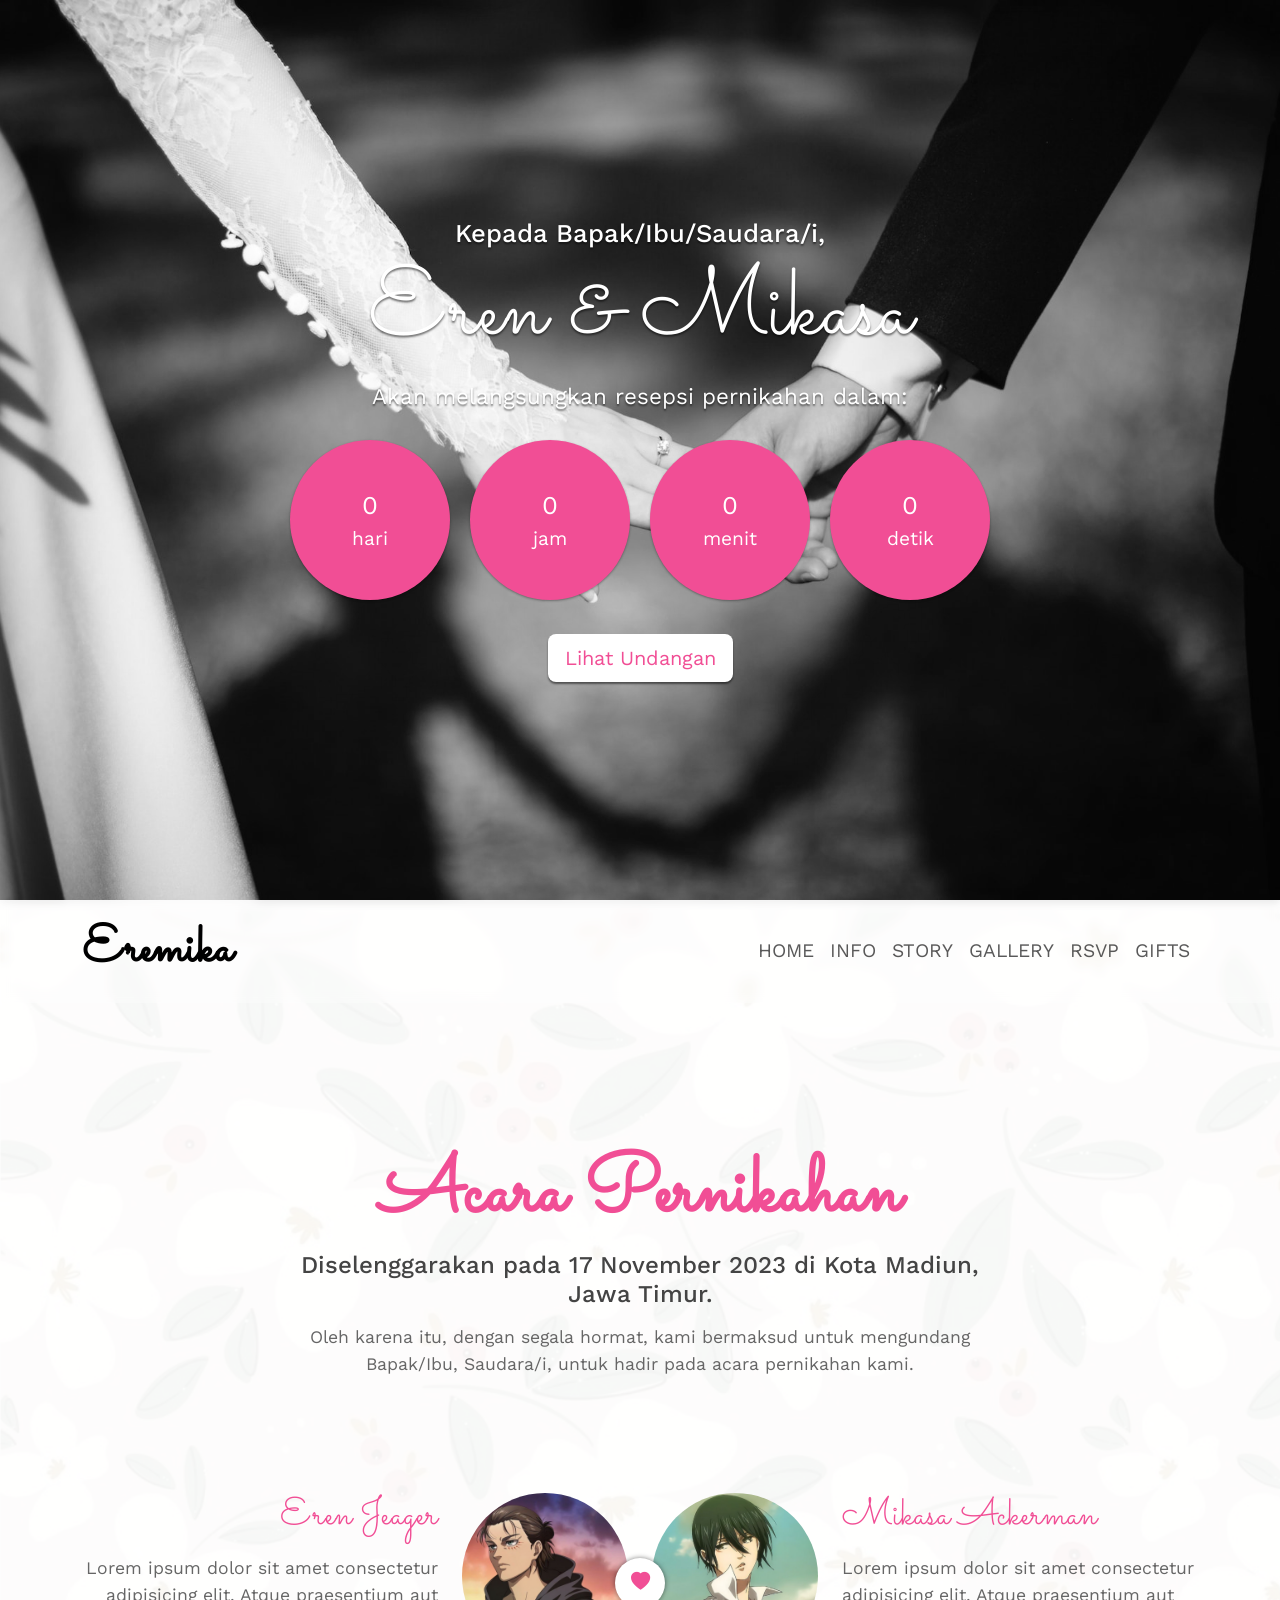
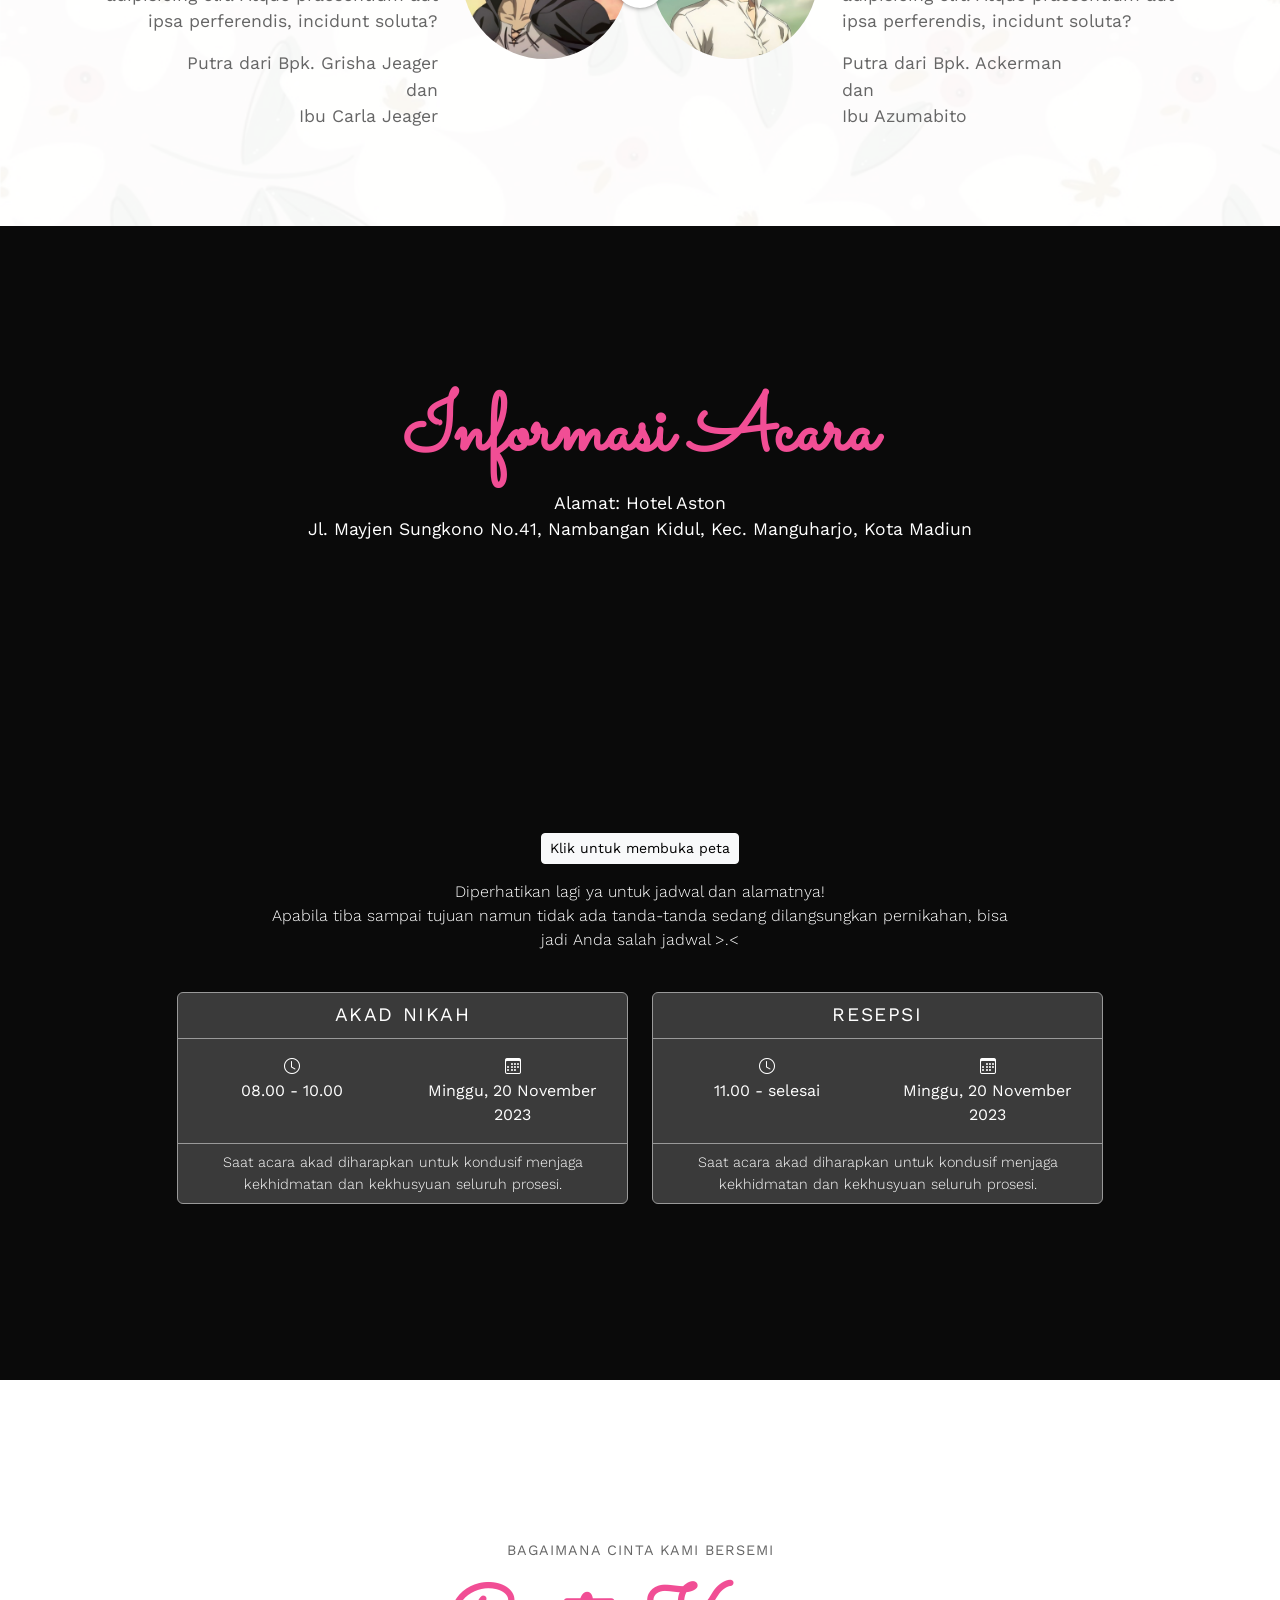
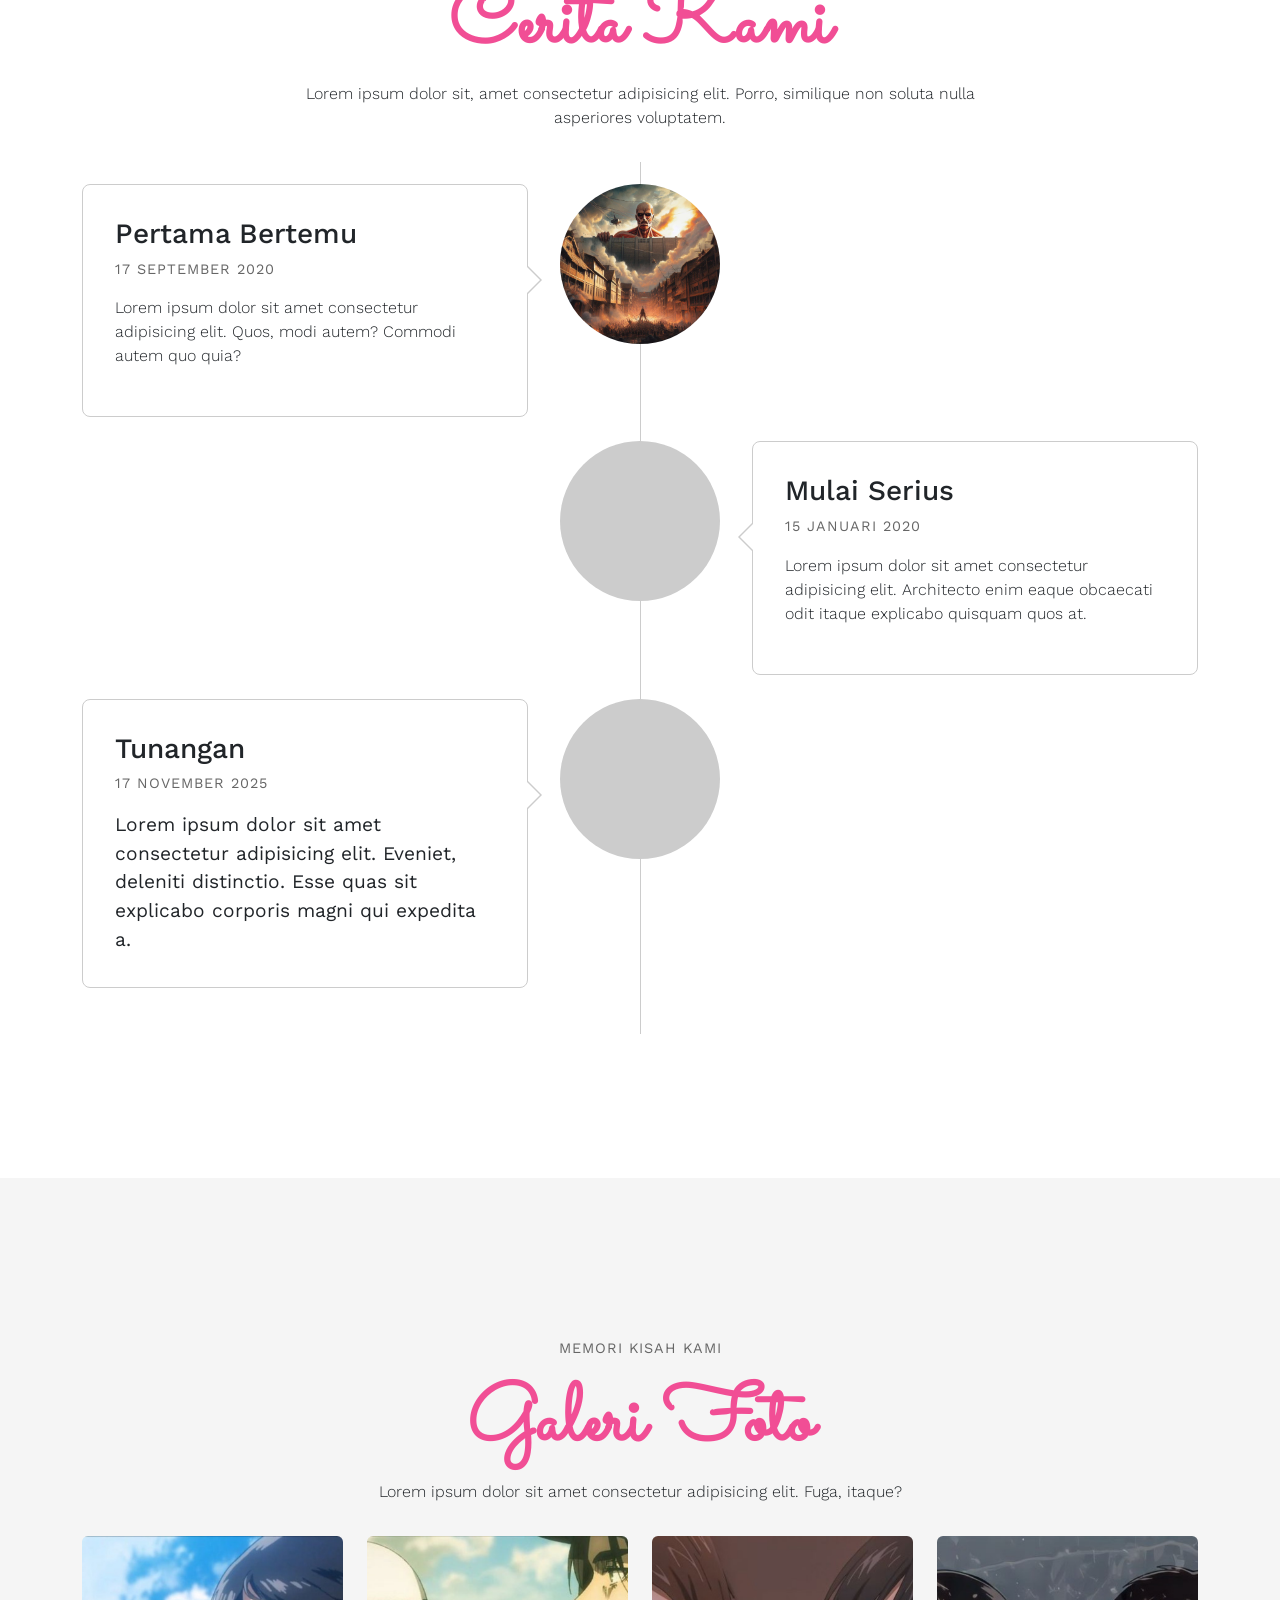
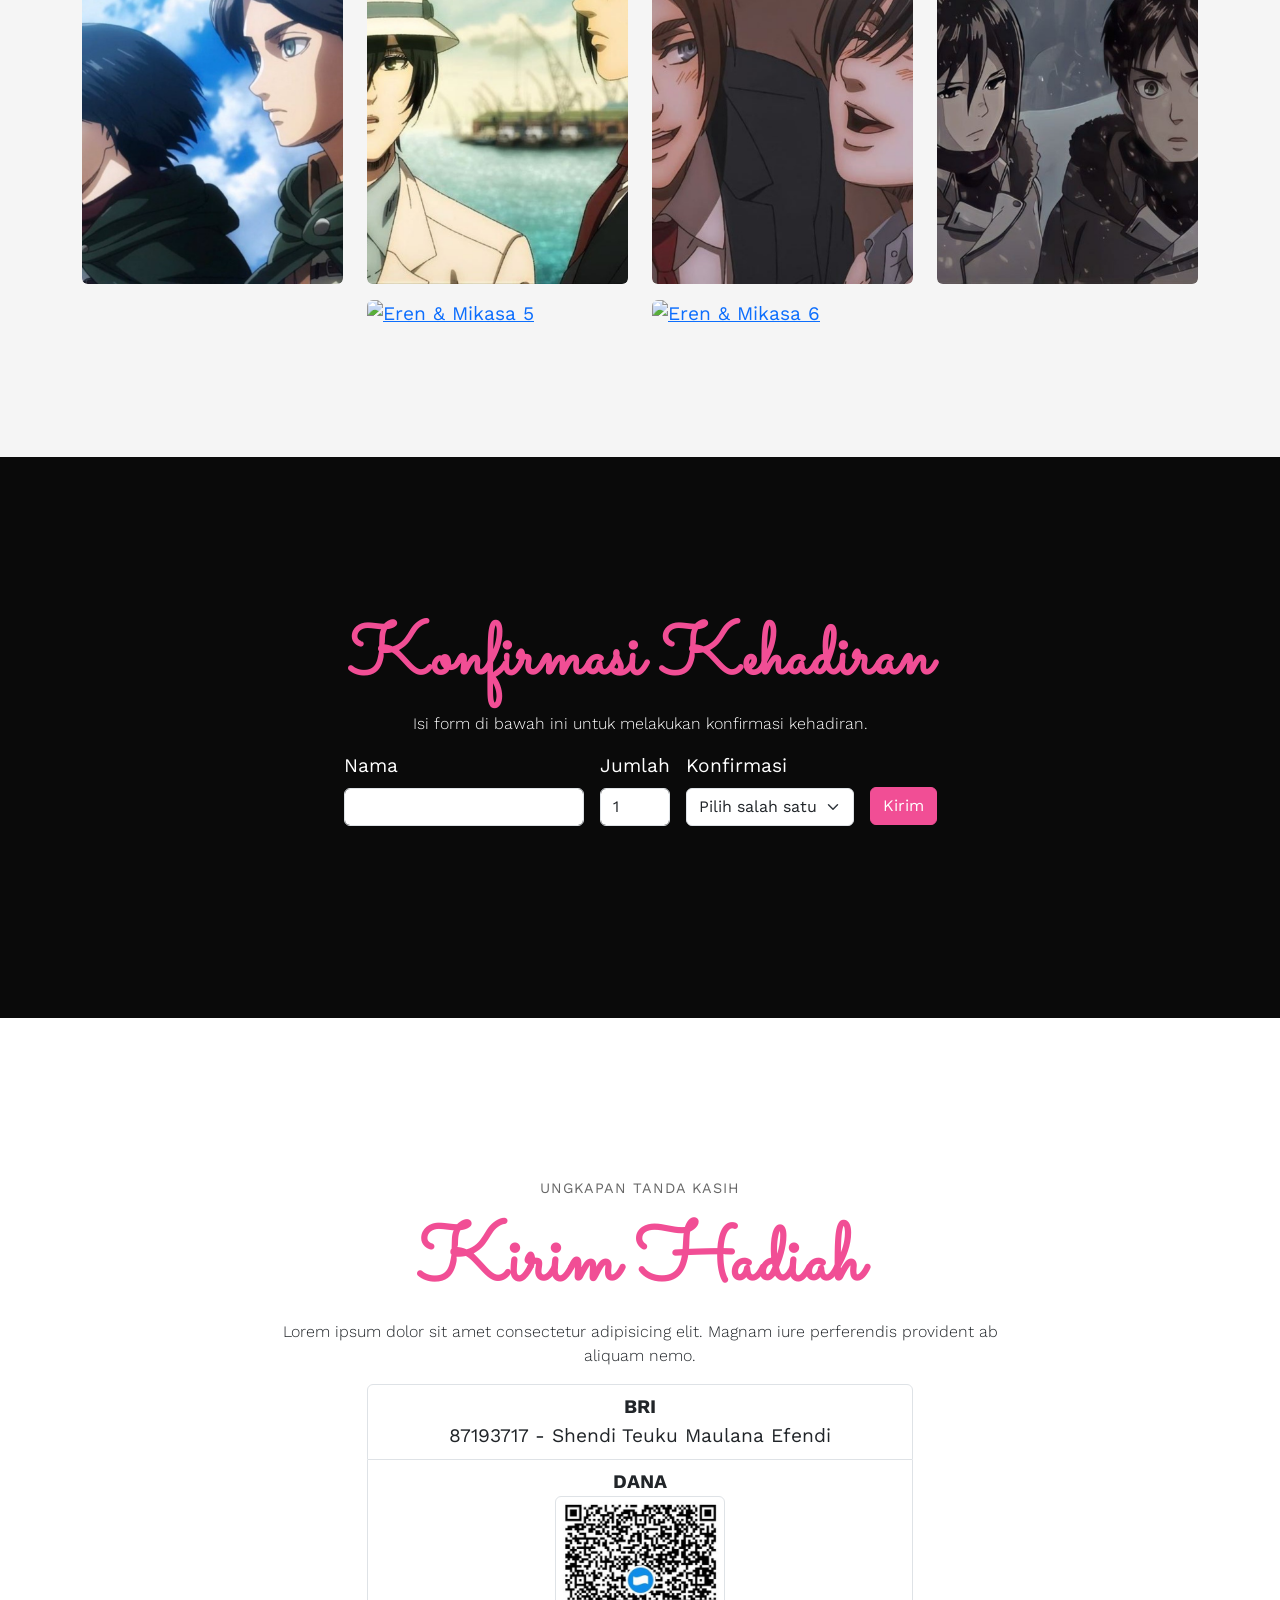
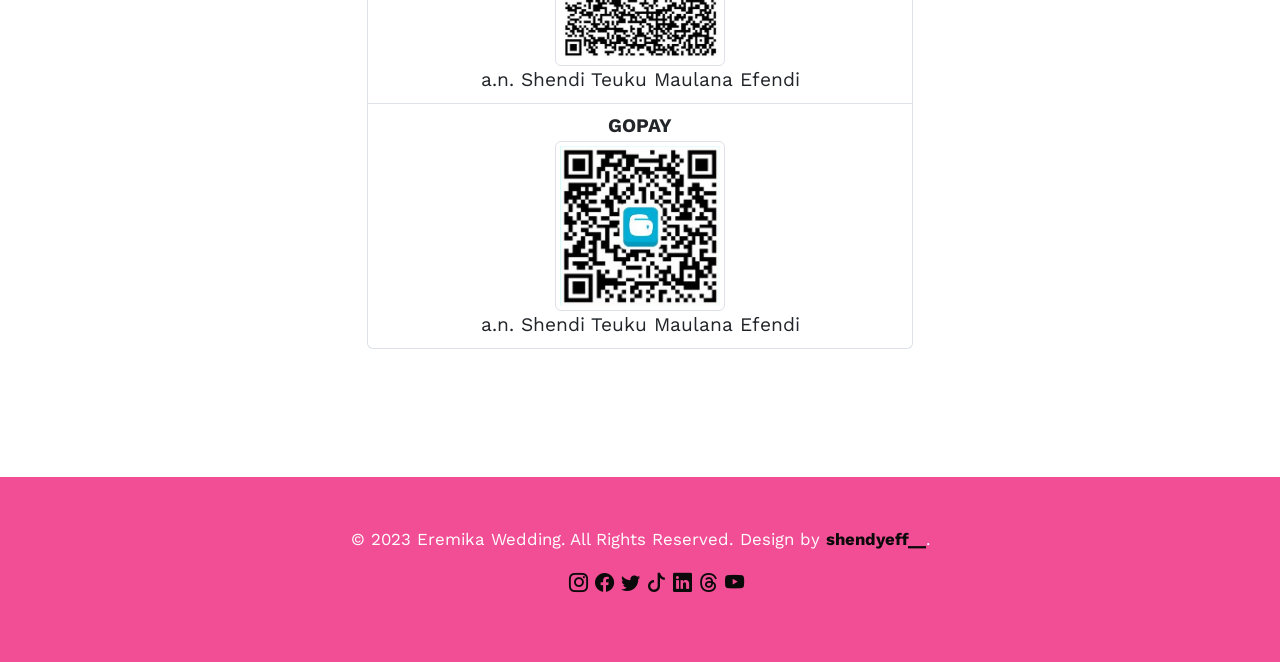
==== eremika-wedding/index.html @ 03cb1c73 "Initial commit" ====
<!DOCTYPE html>
<html lang="en">
  <head>
    <meta charset="utf-8" />
    <meta name="viewport" content="width=device-width, initial-scale=1" />
    <title>Eren & Mikasa Wedding</title>
    <link
      href="https://cdn.jsdelivr.net/npm/bootstrap@5.3.0/dist/css/bootstrap.min.css"
      rel="stylesheet"
      integrity="sha384-9ndCyUaIbzAi2FUVXJi0CjmCapSmO7SnpJef0486qhLnuZ2cdeRhO02iuK6FUUVM"
      crossorigin="anonymous"
    />

    <link rel="preconnect" href="https://fonts.googleapis.com" />
    <link rel="preconnect" href="https://fonts.gstatic.com" crossorigin />
    <link
      href="https://fonts.googleapis.com/css2?family=Sacramento&family=Work+Sans:wght@100;300;400;600;700&display=swap"
      rel="stylesheet"
    />

    <!-- Memasukkan simplyCountdown -->
    <link rel="stylesheet" href="countdown/simplyCountdown.theme.default.css" />
    <script src="countdown/simplyCountdown.min.js"></script>

    <!-- Menggunakan Bootstrap Icons -->
    <link
      rel="stylesheet"
      href="https://cdn.jsdelivr.net/npm/bootstrap-icons@1.10.5/font/bootstrap-icons.css"
    />

    <link rel="stylesheet" href="style.css" />
  </head>

  <!-- Membuat Hero Page -->
  <body>
    <section
      id="hero"
      class="hero w-100 h-100 p-3 mx-auto text-center d-flex justify-content-center align-items-center text-white"
    >
      <main>
        <h4>Kepada <span>Bapak/Ibu/Saudara/i, </span></h4>
        <h1>Eren & Mikasa</h1>
        <p>Akan melangsungkan resepsi pernikahan dalam:</p>

        <!-- Membuat Animasi Countdown Pernikahan -->
        <div class="simply-countdown"></div>
        <a href="#home" class="btn btn-lg mt-4" onClick="enableScroll()"
          >Lihat Undangan</a
        >
      </main>
    </section>

    <nav class="navbar navbar-expand-md bg-transparent sticky-top mynavbar">
      <div class="container">
        <a class="navbar-brand" href="#">Eremika</a>
        <button
          class="navbar-toggler border-0"
          type="button"
          data-bs-toggle="offcanvas"
          data-bs-target="#offcanvasNavbar"
          aria-controls="offcanvasNavbar"
          aria-label="Toggle navigation"
        >
          <span class="navbar-toggler-icon"></span>
        </button>
        <div
          class="offcanvas offcanvas-end"
          tabindex="-1"
          id="offcanvasNavbar"
          aria-labelledby="offcanvasNavbarLabel"
        >
          <div class="offcanvas-header">
            <h5 class="offcanvas-title" id="offcanvasNavbarLabel">Dino</h5>
            <button
              type="button"
              class="btn-close"
              data-bs-dismiss="offcanvas"
              aria-label="Close"
            ></button>
          </div>
          <div class="offcanvas-body">
            <div class="navbar-nav ms-auto">
              <a class="nav-link" href="#home">Home</a>
              <a class="nav-link" href="#info">Info</a>
              <a class="nav-link" href="#story">Story</a>
              <a class="nav-link" href="#gallery">Gallery</a>
              <a class="nav-link" href="#rsvp">RSVP</a>
              <a class="nav-link" href="#gifts">Gifts</a>
            </div>
          </div>
        </div>
      </div>
    </nav>

    <!-- Membuat Home Page -->
    <section id="home" class="home">
      <div class="container">
        <div class="row justify-content-center">
          <div class="col-md-8 text-center">
            <h2>Acara Pernikahan</h2>
            <h3>
              Diselenggarakan pada 17 November 2023 di Kota Madiun, Jawa Timur.
            </h3>
            <p>
              Oleh karena itu, dengan segala hormat, kami bermaksud untuk
              mengundang Bapak/Ibu, Saudara/i, untuk hadir pada acara pernikahan
              kami.
            </p>
          </div>
        </div>

        <div class="row couple">
          <div class="col-lg-6">
            <div class="row">
              <div class="col-8 text-end">
                <h3>Eren Jeager</h3>
                <p>
                  Lorem ipsum dolor sit amet consectetur adipisicing elit. Atque
                  praesentium aut ipsa perferendis, incidunt soluta?
                </p>
                <p>
                  Putra dari Bpk. Grisha Jeager<br />
                  dan <br />
                  Ibu Carla Jeager
                </p>
              </div>
              <div class="col-4">
                <img
                  src="img/Eren.png"
                  alt="Eren Jeager"
                  class="img-responsive rounded-circle"
                />
              </div>
            </div>
          </div>

          <span class="heart"><i class="bi bi-heart-fill"></i></span>

          <div class="col-lg-6">
            <div class="row">
              <div class="col-4">
                <img
                  src="img/Mikasa.png"
                  alt="Mikasa Ackerman"
                  class="img-responsive rounded-circle"
                />
              </div>
              <div class="col-8">
                <h3>Mikasa Ackerman</h3>
                <p>
                  Lorem ipsum dolor sit amet consectetur adipisicing elit. Atque
                  praesentium aut ipsa perferendis, incidunt soluta?
                </p>
                <p>
                  Putra dari Bpk. Ackerman <br />
                  dan <br />
                  Ibu Azumabito
                </p>
              </div>
            </div>
          </div>
        </div>
      </div>
    </section>

    <!-- Membuat Info Page -->
    <section id="info" class="info">
      <div class="container">
        <div class="row justify-content-center">
          <div class="col-md-8 col-10 text-center">
            <h2>Informasi Acara</h2>
            <p class="alamat">
              Alamat: Hotel Aston <br />
              Jl. Mayjen Sungkono No.41, Nambangan Kidul, Kec. Manguharjo, Kota
              Madiun
            </p>

            <iframe
              src="https://www.google.com/maps/embed?pb=!1m18!1m12!1m3!1d3954.407572963083!2d111.51394990000001!3d-7.639243400000001!2m3!1f0!2f0!3f0!3m2!1i1024!2i768!4f13.1!3m3!1m2!1s0x2e69f2f8a947551b%3A0xa4f019fade19af34!2sASTON%20Madiun%20Hotel%20%26%20Conference%20Center!5e0!3m2!1sen!2sid!4v1699979260231!5m2!1sen!2sid"
              width="100%"
              height="250"
              style="border: 0"
              allowfullscreen=""
              loading="lazy"
              referrerpolicy="no-referrer-when-downgrade"
            ></iframe>

            <a
              href="https://maps.app.goo.gl/qqNW99RSxvHeeUQe7"
              target="_blank"
              class="btn btn-light btn-sm my-3"
              >Klik untuk membuka peta</a
            >
            <p class="description">
              Diperhatikan lagi ya untuk jadwal dan alamatnya! <br />
              Apabila tiba sampai tujuan namun tidak ada tanda-tanda sedang
              dilangsungkan pernikahan, bisa jadi Anda salah jadwal >.<
            </p>
          </div>
        </div>

        <div class="row justify-content-center mt-4">
          <div class="col-md-5 col-10">
            <div class="card text-center text-bg-light mb-5">
              <div class="card-header">Akad Nikah</div>
              <div class="card-body">
                <div class="row justify-content-center">
                  <div class="col-md-6">
                    <i class="bi bi-clock d-block"></i>
                    <span>08.00 - 10.00</span>
                  </div>
                  <div class="col-md-6">
                    <i class="bi bi-calendar3 d-block"></i>
                    <span>Minggu, 20 November 2023</span>
                  </div>
                </div>
              </div>
              <div class="card-footer">
                Saat acara akad diharapkan untuk kondusif menjaga kekhidmatan
                dan kekhusyuan seluruh prosesi.
              </div>
            </div>
          </div>
          <div class="col-md-5 col-10">
            <div class="card text-center text-bg-light">
              <div class="card-header">Resepsi</div>
              <div class="card-body">
                <div class="row justify-content-center">
                  <div class="col-md-6">
                    <i class="bi bi-clock d-block"></i>
                    <span>11.00 - selesai</span>
                  </div>
                  <div class="col-md-6">
                    <i class="bi bi-calendar3 d-block"></i>
                    <span>Minggu, 20 November 2023</span>
                  </div>
                </div>
              </div>
              <div class="card-footer">
                Saat acara akad diharapkan untuk kondusif menjaga kekhidmatan
                dan kekhusyuan seluruh prosesi.
              </div>
            </div>
          </div>
        </div>
      </div>
    </section>

    <!-- Membuat Story Page -->
    <section id="story" class="story">
      <div class="container">
        <div class="row justify-content-center">
          <div class="col-md-8 col-10 text-center">
            <span>Bagaimana Cinta Kami Bersemi</span>
            <h2>Cerita Kami</h2>
            <p>
              Lorem ipsum dolor sit, amet consectetur adipisicing elit. Porro,
              similique non soluta nulla asperiores voluptatem.
            </p>
          </div>
        </div>

        <div class="row">
          <div class="col">
            <ul class="timeline">
              <li>
                <div
                  class="timeline-image"
                  style="background-image: url(img/firstmeet.jpeg)"
                ></div>
                <div class="timeline-panel">
                  <div class="timeline-heading">
                    <h3>Pertama Bertemu</h3>
                    <span>17 September 2020</span>
                  </div>
                  <div class="timeline-body">
                    <p>
                      Lorem ipsum dolor sit amet consectetur adipisicing elit.
                      Quos, modi autem? Commodi autem quo quia?
                    </p>
                  </div>
                </div>
              </li>
              <li class="timeline-inverted">
                <div
                  class="timeline-image"
                  style="background-image: url(https://picsum.photos/300/300)"
                ></div>
                <div class="timeline-panel">
                  <div class="timeline-heading">
                    <h3>Mulai Serius</h3>
                    <span>15 Januari 2020</span>
                  </div>
                  <div class="timeline-body">
                    <p>
                      Lorem ipsum dolor sit amet consectetur adipisicing elit.
                      Architecto enim eaque obcaecati odit itaque explicabo
                      quisquam quos at.
                    </p>
                  </div>
                </div>
              </li>
              <li>
                <div
                  class="timeline-image"
                  style="background-image: url(https://picsum.photos/301/301)"
                ></div>
                <div class="timeline-panel">
                  <div class="timeline-heading">
                    <h3>Tunangan</h3>
                    <span>17 November 2025</span>
                  </div>
                  <div class="timeline-body">
                    Lorem ipsum dolor sit amet consectetur adipisicing elit.
                    Eveniet, deleniti distinctio. Esse quas sit explicabo
                    corporis magni qui expedita a.
                  </div>
                </div>
              </li>
            </ul>
          </div>
        </div>
      </div>
    </section>

    <!-- Membuat Galery Page -->
    <section id="gallery" class="gallery">
      <div class="container">
        <div class="row justify-content-center">
          <div class="col-md-8 col-10 text-center">
            <span>Memori Kisah Kami</span>
            <h2>Galeri Foto</h2>
            <p>
              Lorem ipsum dolor sit amet consectetur adipisicing elit. Fuga,
              itaque?
            </p>
          </div>
        </div>

        <div
          class="row row-cols-lg-4 row-cols-md-3 row-cols-sm-2 row-cols-1 justify-content-center"
        >
          <div class="col mt-3">
            <a
              href="img/gallery/1.png"
              data-toggle="lightbox"
              data-caption="Eren & Mikasa 1"
              data-gallery="mygallery"
            >
              <img
                src="img/gallery/thumbnail/1.png"
                alt="Eren & Mikasa 1"
                class="img-fluid w-100 rounded"
              />
            </a>
          </div>
          <div class="col mt-3">
            <a
              href="img/gallery/2.png"
              data-toggle="lightbox"
              data-caption="Eren & Mikasa 2"
              data-gallery="mygallery"
            >
              <img
                src="img/gallery/thumbnail/2.png"
                alt="Eren & Mikasa 2"
                class="img-fluid w-100 rounded"
              />
            </a>
          </div>
          <div class="col mt-3">
            <a
              href="img/gallery/3.png"
              data-toggle="lightbox"
              data-caption="Eren & Mikasa 3"
              data-gallery="mygallery"
            >
              <img
                src="img/gallery/thumbnail/3.png"
                alt="Eren & Mikasa 3"
                class="img-fluid w-100 rounded"
              />
            </a>
          </div>
          <div class="col mt-3">
            <a
              href="img/gallery/4.png"
              data-toggle="lightbox"
              data-caption="Eren & Mikasa 4"
              data-gallery="mygallery"
            >
              <img
                src="img/gallery/thumbnail/4.png"
                alt="Eren & Mikasa 4"
                class="img-fluid w-100 rounded"
              />
            </a>
          </div>
          <div class="col mt-3">
            <a
              href="https://picsum.photos/id/304/1200/768"
              data-toggle="lightbox"
              data-caption="Eren & Mikasa 5"
              data-gallery="mygallery"
            >
              <img
                src="https://picsum.photos/id/304/300/400"
                alt="Eren & Mikasa 5"
                class="img-fluid w-100 rounded"
              />
            </a>
          </div>
          <div class="col mt-3">
            <a
              href="https://picsum.photos/id/305/1200/768"
              data-toggle="lightbox"
              data-caption="Eren & Mikasa 6"
              data-gallery="mygallery"
            >
              <img
                src="https://picsum.photos/id/305/300/400"
                alt="Eren & Mikasa 6"
                class="img-fluid w-100 rounded"
              />
            </a>
          </div>
        </div>
      </div>
    </section>

    <section id="rsvp" class="rsvp">
      <div class="container">
        <div class="row justify-content-center">
          <div class="col-md-8 col-10 text-center">
            <h2>Konfirmasi Kehadiran</h2>
            <p>Isi form di bawah ini untuk melakukan konfirmasi kehadiran.</p>
          </div>
        </div>

        <!-- Membuat Koneksi ke Spreadsheet -->
        <!-- https://github.com/levinunnink/html-form-to-google-sheet -->
        <form
          class="row row-cols-md-auto g-3 align-items-center justify-content-center"
          method="POST"
          action="https://script.google.com/macros/s/AKfycbzHsZZGcxyAeidfBQumEC59i3uGq9HOtvScRhFZlsLKJuzwqm7of8AYCQFKH3sjIJ71/exec"
          id="my-form"
        >
          <div class="col-12">
            <div class="mb-3">
              <label for="nama" class="form-label">Nama</label>
              <input type="text" class="form-control" id="nama" name="nama" />
            </div>
          </div>
          <div class="col-12">
            <div class="mb-3">
              <label for="jumlah" class="form-label">Jumlah</label>
              <input
                type="number"
                class="form-control"
                id="jumlah"
                name="jumlah"
                min="1"
                max="5"
                length="1"
                value="1"
              />
            </div>
          </div>
          <div class="col-12">
            <div class="mb-3">
              <label for="status" class="form-label">Konfirmasi</label>
              <select name="status" id="status" class="form-select">
                <option selected>Pilih salah satu</option>
                <option value="Hadir">Hadir</option>
                <option value="Tidak Hadir">Tidak Hadir</option>
              </select>
            </div>
          </div>
          <div class="col-12" style="margin-top: 35px">
            <button class="btn btn-primary">Kirim</button>
          </div>
        </form>

        <div class="row justify-content-center mt-5">
          <div class="col-md-6">
            <div id="disqus_thread"></div>
            <script>
              /**
               *  RECOMMENDED CONFIGURATION VARIABLES: EDIT AND UNCOMMENT THE SECTION BELOW TO INSERT DYNAMIC VALUES FROM YOUR PLATFORM OR CMS.
               *  LEARN WHY DEFINING THESE VARIABLES IS IMPORTANT: https://disqus.com/admin/universalcode/#configuration-variables    */
              /*
              var disqus_config = function () {
              this.page.url = PAGE_URL;  // Replace PAGE_URL with your page's canonical URL variable
              this.page.identifier = PAGE_IDENTIFIER; // Replace PAGE_IDENTIFIER with your page's unique identifier variable
              };
              */
              (function () {
                // DON'T EDIT BELOW THIS LINE
                var d = document,
                  s = d.createElement("script");
                s.src = "https://eremika.disqus.com/embed.js";
                s.setAttribute("data-timestamp", +new Date());
                (d.head || d.body).appendChild(s);
              })();
            </script>
            <noscript
              >Please enable JavaScript to view the
              <a href="https://disqus.com/?ref_noscript"
                >comments powered by Disqus.</a
              ></noscript
            >

            <!-- <div id="disqus_thread"></div>
            <script>
              /**
               *  RECOMMENDED CONFIGURATION VARIABLES: EDIT AND UNCOMMENT THE SECTION BELOW TO INSERT DYNAMIC VALUES FROM YOUR PLATFORM OR CMS.
               *  LEARN WHY DEFINING THESE VARIABLES IS IMPORTANT: https://disqus.com/admin/universalcode/#configuration-variables    */

              var disqus_config = function () {
                this.page.url = "https://sandhikagalih.me"; // Replace PAGE_URL with your page's canonical URL variable
                this.page.identifier = "https://sandhikagalih.me"; // Replace PAGE_IDENTIFIER with your page's unique identifier variable
              };

              (function () {
                // DON'T EDIT BELOW THIS LINE
                var d = document,
                  s = d.createElement("script");
                s.src = "https://dino-wedding-1.disqus.com/embed.js";
                s.setAttribute("data-timestamp", +new Date());
                (d.head || d.body).appendChild(s);
              })();
            </script>
            <noscript
              >Please enable JavaScript to view the
              <a href="https://disqus.com/?ref_noscript"
                >comments powered by Disqus.</a
              ></noscript
            > -->
          </div>
        </div>
      </div>
    </section>

    <!-- Membuat Gifts Page -->
    <section id="gifts" class="gifts">
      <div class="container">
        <div class="row justify-content-center">
          <div class="col-md-8 col-10 text-center">
            <span>ungkapan tanda kasih</span>
            <h2>Kirim Hadiah</h2>
            <p>
              Lorem ipsum dolor sit amet consectetur adipisicing elit. Magnam
              iure perferendis provident ab aliquam nemo.
            </p>
          </div>
        </div>

        <div class="row justify-content-center text-center">
          <div class="col-md-6">
            <ul class="list-group">
              <li class="list-group-item">
                <div class="fw-bold">BRI</div>
                87193717 - Shendi Teuku Maulana Efendi
              </li>
              <li class="list-group-item">
                <div class="fw-bold">DANA</div>
                <img
                  src="img/dana.jpg"
                  alt="danaqr"
                  class="img-thumbnail"
                  width="170"
                />
                <div>a.n. Shendi Teuku Maulana Efendi</div>
              </li>
              <li class="list-group-item">
                <div class="fw-bold">GOPAY</div>
                <img
                  src="img/gopay.jpg"
                  alt="gopayqr"
                  class="img-thumbnail"
                  width="170"
                />
                <div>a.n. Shendi Teuku Maulana Efendi</div>
              </li>
            </ul>
          </div>
        </div>
      </div>
    </section>

    <!-- Membuat Footer -->
    <footer>
      <div class="container">
        <div class="row">
          <div class="col text-center">
            <small class="block"
              >&copy; 2023 Eremika Wedding. All Rights Reserved.</small
            >
            <small class="block"
              >Design by
              <a href="https://instagram.com/shendyeff__">shendyeff__</a
              >.</small
            >

            <ul class="mt-3">
              <li>
                <a href="https://instagram.com/shendyeff__" target="_blank"
                  ><i class="bi bi-instagram"></i
                ></a>
                <a
                  href="https://www.facebook.com/shendy.t.effendi/"
                  target="_blank"
                  ><i class="bi bi-facebook"></i
                ></a>
                <a href="https://twitter.com/shendyeff" target="_blank"
                  ><i class="bi bi-twitter"></i
                ></a>
                <a href="https://www.tiktok.com/@sicovv" target="_blank"
                  ><i class="bi bi-tiktok"></i
                ></a>
                <a
                  href="https://www.linkedin.com/in/shendi-teuku-b3082a1b2/"
                  target="_blank"
                  ><i class="bi bi-linkedin"></i
                ></a>
                <a href="https://www.threads.net/@shendyeff__" target="_blank"
                  ><i class="bi bi-threads"></i
                ></a>
                <a href="http://www.youtube.com/@sicov8441" target="_blank"
                  ><i class="bi bi-youtube"></i
                ></a>
              </li>
            </ul>
          </div>
        </div>
      </div>
    </footer>

    <!-- Backsound -->
    <div id="audio-container">
      <audio id="song" autoplay loop>
        <source src="backsound/backsound.MP3" type="audio/mp3" />
      </audio>

      <div class="audio-icon-wrapper" style="display: none">
        <i class="bi bi-disc"></i>
      </div>
    </div>

    <!-- Boostrap -->
    <script
      src="https://cdn.jsdelivr.net/npm/bootstrap@5.3.0/dist/js/bootstrap.bundle.min.js"
      integrity="sha384-geWF76RCwLtnZ8qwWowPQNguL3RmwHVBC9FhGdlKrxdiJJigb/j/68SIy3Te4Bkz"
      crossorigin="anonymous"
    ></script>

    <!-- lighbox-btn-next -->
    <script src="https://cdn.jsdelivr.net/npm/bs5-lightbox@1.8.3/dist/index.bundle.min.js"></script>

    <!-- Mengatur Countdown -->
    <script>
      simplyCountdown(".simply-countdown", {
        year: 2023, // required
        month: 11, // required
        day: 17, // required
        hours: 9, // Default is 0 [0-23] integer
        words: {
          //words displayed into the countdown
          days: { singular: "hari", plural: "hari" },
          hours: { singular: "jam", plural: "jam" },
          minutes: { singular: "menit", plural: "menit" },
          seconds: { singular: "detik", plural: "detik" },
        },
      });
    </script>

    <!-- Mengatasi Bug off-canvas -->
    <script>
      const stickyTop = document.querySelector(".sticky-top");
      const offcanvas = document.querySelector(".offcanvas");

      offcanvas.addEventListener("show.bs.offcanvas", function () {
        stickyTop.style.overflow = "visible";
      });

      offcanvas.addEventListener("hidden.bs.offcanvas", function () {
        stickyTop.style.overflow = "hidden";
      });
    </script>

    <!-- Membuat fitur scroll disable-enable -->
    <script>
      const rootElement = document.querySelector(":root");
      const audioIconWrapper = document.querySelector(".audio-icon-wrapper");
      const audioIcon = document.querySelector(".audio-icon-wrapper i");
      const song = document.querySelector("#song");
      let isPlaying = false;

      function disableScroll() {
        scrollTop = window.pageYOffset || document.documentElement.scrollTop;
        scrollLeft = window.pageXOffset || document.documentElement.scrollLeft;

        window.onscroll = function () {
          window.scrollTo(scrollTop, scrollLeft);
        };

        rootElement.style.scrollBehavior = "auto";
      }

      function enableScroll() {
        window.onscroll = function () {};
        rootElement.style.scrollBehavior = "smooth";
        // localStorage.setItem('opened', 'true');
        playAudio();
      }

      //Logic Play & Pause
      function playAudio() {
        song.volume = 0.5;
        audioIconWrapper.style.display = "flex";
        song.play();
        isPlaying = true;
      }

      audioIconWrapper.onclick = function () {
        if (isPlaying) {
          song.pause();
          audioIcon.classList.remove("bi-disc");
          audioIcon.classList.add("bi-pause-circle");
        } else {
          song.play();
          audioIcon.classList.add("bi-disc");
          audioIcon.classList.remove("bi-pause-circle");
        }

        isPlaying = !isPlaying;
      };

      // if (!localStorage.getItem('opened')) {
      //   disableScroll();
      // }
      disableScroll();
    </script>

    <!-- Notif/Alert setelah mengisi form kehadiran -->
    <script>
      window.addEventListener("load", function () {
        const form = document.getElementById("my-form");
        form.addEventListener("submit", function (e) {
          e.preventDefault();
          const data = new FormData(form);
          const action = e.target.action;
          fetch(action, {
            method: "POST",
            body: data,
          }).then(() => {
            alert("Konfirmasi kehadiran berhasil terkirim!");
          });
        });
      });
    </script>

    <!-- Membuat daftar kehadiran/tamu (Membuat URL yang akan dibagikan) -->
    <script>
      const urlParams = new URLSearchParams(window.location.search);
      const nama = urlParams.get("n") || "";
      const pronoun = urlParams.get("p") || "Bapak/Ibu/Saudara/i";
      const namaContainer = document.querySelector(".hero h4 span");
      namaContainer.innerText = `${pronoun} ${nama},`.replace(/ ,$/, ",");

      document.querySelector("#nama").value = nama;
    </script>
  </body>
</html>
---- eremika-wedding/countdown/simplyCountdown.theme.default.css ----
.simply-countdown {
  overflow: hidden;
  display: table;
  margin: auto;
}
.simply-countdown > .simply-section {
  width: 50px;
  height: 50px;
  padding: 80px;
  display: flex;
  align-items: center;
  justify-content: center;
  float: left;
  margin: 10px;
  background: var(--pink);
  box-shadow: 0 1px 3px rgba(0, 0, 0, 0.12), 0 1px 2px rgba(0, 0, 0, 0.24);
  border-radius: 50%;
}
.simply-countdown > .simply-section .simply-amount,
.simply-countdown > .simply-section .simply-word {
  display: block;
  text-align: center;
}

.simply-countdown > .simply-section .simply-amount {
  font-size: 1.6rem;
}
---- eremika-wedding/style.css ----
:root {
  --pink: #f14e95;
  --bg: #0a0a0a;
  --shadow: 0 2px 2px rgb(0 0 0 / 0.5);
}

body {
  font-size: 1.2rem;
  font-family: 'Work Sans', sans-serif;
  min-height: 4000px;
}

.hero::before {
  content: '';
  position: absolute;
  top: 0;
  left: 0;
  width: 100%;
  height: 100%;
  background-image: url(img/bg-prewed.jpg);
  background-size: cover;
  background-position: center;
  z-index: -1;
  filter: grayscale();
}

.hero {
  position: relative;
  min-height: 100vh;
}

.hero h1,
.hero h4,
.hero p {
  text-shadow: var(--shadow);
}

.hero h1 {
  font-family: 'Sacramento', cursive;
  font-size: 6rem;
}

.hero h4 {
  font-size: 1.6rem;
}

.hero p {
  font-size: 1.4rem;
}

.hero a {
  color: var(--pink);
  background-color: white;
  box-shadow: var(--shadow);
}

.hero a:hover {
  background-color: var(--pink);
  color: white;
}

.mynavbar {
  background-color: rgba(255, 255, 255, 0.3) !important;
  backdrop-filter: blur(4px);
}

.mynavbar .offcanvas {
  height: 100vh;
}

.mynavbar .navbar-brand,
.mynavbar .offcanvas-title {
  font-family: 'Sacramento', cursive;
  font-size: 3.2rem;
  font-weight: bold;
}

.mynavbar .nav-link {
  text-transform: uppercase;
}

.home {
  background-image: url(img/bg.png);
  background-size: cover;
  min-height: 100vh;
  margin-top: -6rem;
  padding-top: 15rem;
  padding-bottom: 5rem;
}

.home h2,
.info h2,
.story h2,
.gallery h2,
.rsvp h2,
.gifts h2 {
  color: var(--pink);
  font-family: 'Sacramento';
  font-size: 5rem;
  font-weight: bold;
}

.home h3 {
  color: #444;
  font-size: 1.5rem;
  margin-bottom: 1rem;
}

.home p {
  font-size: 1.1rem;
  color: #666;
}

.home .couple {
  margin-top: 100px;
}

.home .couple h3 {
  font-family: 'Sacramento';
  font-size: 2.4rem;
  color: var(--pink);
}

.home .couple img {
  width: 100%;
}

.home .heart {
  width: 50px;
  height: 50px;
  background-color: white;
  display: flex;
  border-radius: 50%;
  box-shadow: 0 0 5px rgba(0, 0, 0, 0.5);
  position: absolute;
  left: 50%;
  transform: translateX(-50%) translateY(65px);
}

.home .heart i {
  margin: auto;
  color: var(--pink);
}

.info {
  background-color: var(--bg);
  color: white;
  padding-top: 10rem;
  padding-bottom: 8rem;
}

.info .alamat {
  font-size: 1.1rem;
}

.info .description {
  font-size: 1rem;
  font-weight: 300;
}

.info .card {
  background-color: rgba(255, 255, 255, 0.2) !important;
  color: white !important;
  border: 1px solid #999;
}

.info .card-header {
  border-bottom: 1px solid #999;
  text-transform: uppercase;
  letter-spacing: 0.1rem;
}

.info .card-body {
  font-size: 1rem;
}

.info .card-footer {
  border-top: 1px solid #999;
  font-size: 0.9rem;
  font-weight: 300;
}

.story,
.gallery,
.rsvp,
.gifts {
  padding-top: 10rem;
  padding-bottom: 8rem;
}

.story span,
.gallery span,
.gifts span {
  text-transform: uppercase;
  color: #666;
  font-size: 0.9rem;
  letter-spacing: 1px;
  display: block;
  margin-bottom: 1rem;
}

.story p,
.gallery p,
.rsvp p,
.gifts p {
  font-size: 1rem;
  font-weight: 300;
}

.timeline {
  list-style: none;
  padding: 1.4rem 0;
  margin-top: 1rem;
  position: relative;
}

.timeline::before {
  content: '';
  top: 0;
  bottom: 0;
  position: absolute;
  width: 1px;
  background-color: #ccc;
  left: 50%;
}

.timeline li {
  margin-bottom: 1.5rem;
  position: relative;
}

.timeline li::before,
.timeline li::after {
  content: '';
  display: table;
}

.timeline li::after {
  clear: both;
}

.timeline li .timeline-image {
  width: 160px;
  height: 160px;
  background-color: #ccc;
  position: absolute;
  left: 50%;
  transform: translateX(-50%);
  border-radius: 50%;
  background-size: cover;
  background-position: center;
  background-repeat: no-repeat;
}

.timeline li .timeline-panel {
  width: 40%;
  float: left;
  border: 1px solid #ccc;
  padding: 2rem;
  position: relative;
  border-radius: 8px;
  background-color: #fff;
}

.timeline li .timeline-panel::before {
  content: '';
  display: inline-block;
  position: absolute;
  border-top: 15px solid transparent;
  border-left: 15px solid #ccc;
  border-right: 0 solid #ccc;
  border-bottom: 15px solid transparent;
  top: 80px;
  right: -15px;
}

.timeline li .timeline-panel::after {
  content: '';
  position: absolute;
  display: inline-block;
  border-top: 14px solid transparent;
  border-left: 14px solid #fff;
  border-right: 0 solid #fff;
  border-bottom: 14px solid transparent;
  top: 81px;
  right: -13px;
}

.timeline li.timeline-inverted .timeline-panel {
  float: right;
}

.timeline li.timeline-inverted .timeline-panel::before {
  border-left-width: 0;
  border-right-width: 15px;
  left: -15px;
  right: auto;
}

.timeline li.timeline-inverted .timeline-panel::after {
  border-left-width: 0;
  border-right-width: 14px;
  left: -13px;
  right: auto;
}

.gallery {
  background-color: #f5f5f5;
}

.rsvp {
  background-color: var(--bg);
}

.rsvp h2 {
  font-size: 4.5rem;
}

.rsvp p {
  color: white;
}

.rsvp form label {
  color: white;
}

.rsvp button {
  background-color: var(--pink);
  color: white;
  border: 1px solid var(--pink);
}

.rsvp button:hover {
  background-color: white;
  color: var(--pink);
  border: 1px solid white;
}

footer {
  padding: 3rem;
  background-color: var(--pink);
  color: white;
}

footer a {
  color: var(--bg);
  font-weight: bold;
  text-decoration: none;
}

footer a:hover {
  color: white;
}

footer li {
  list-style: none;
  display: inline;
  margin: 0.5rem;
}

.audio-icon-wrapper {
  width: 4rem;
  height: 4rem;
  font-size: 4rem;
  position: fixed;
  bottom: 2.5rem;
  right: 2rem;
  cursor: pointer;
  color: white;
  opacity: 0.5;
  mix-blend-mode: difference;
  animation: rotating 4s linear infinite;
  transform-origin: center;
  display: flex;
  justify-content: center;
  align-items: center;
  line-height: 0;
}

@keyframes rotating {
  from {
    transform: rotate(0);
  }
  to {
    transform: rotate(360deg);
  }
}

/* Media Query */
/* Extra large */
@media (max-width: 1200px) {
  .home .heart {
    transform: translateX(-50%) translateY(45px);
  }
}

/* laptop */
@media (max-width: 992px) {
  html {
    font-size: 75%;
  }

  .simply-countdown > .simply-section {
    padding: 70px;
  }

  .home .heart {
    display: none;
  }

  .timeline::before {
    left: 60px;
  }

  .timeline li .timeline-image {
    left: 15px;
    margin-left: 45px;
    top: 16px;
  }

  .timeline li .timeline-panel {
    width: calc((100% - 200px));
    float: right;
  }

  .timeline li .timeline-panel::before {
    border-left-width: 0;
    border-right-width: 15px;
    left: -15px;
    right: auto;
  }

  .timeline li .timeline-panel::after {
    border-left-width: 0;
    border-right-width: 14px;
    left: -13px;
    right: auto;
  }
}

/* tablet */
@media (max-width: 768px) {
  html {
    font-size: 65%;
  }

  .simply-countdown > .simply-section {
    padding: 60px;
    margin: 5px;
  }

  .mynavbar .nav-link {
    font-size: 2rem;
    text-align: center;
  }

  .sticky-top {
    overflow: hidden;
  }

  .timeline li .timeline-image {
    width: 140px;
    height: 140px;
  }
}

/* mobile phone */
@media (max-width: 576px) {
  html {
    font-size: 60%;
  }

  .simply-countdown > .simply-section {
    padding: 45px;
    margin: 3px;
  }

  .timeline li .timeline-image {
    width: 80px;
    height: 80px;
  }

  .timeline li .timeline-panel {
    width: 65%;
    transform: translateX(-20px);
  }

  .timeline li .timeline-panel::before {
    top: 30px;
  }

  .timeline li .timeline-panel::after {
    top: 31px;
  }
}
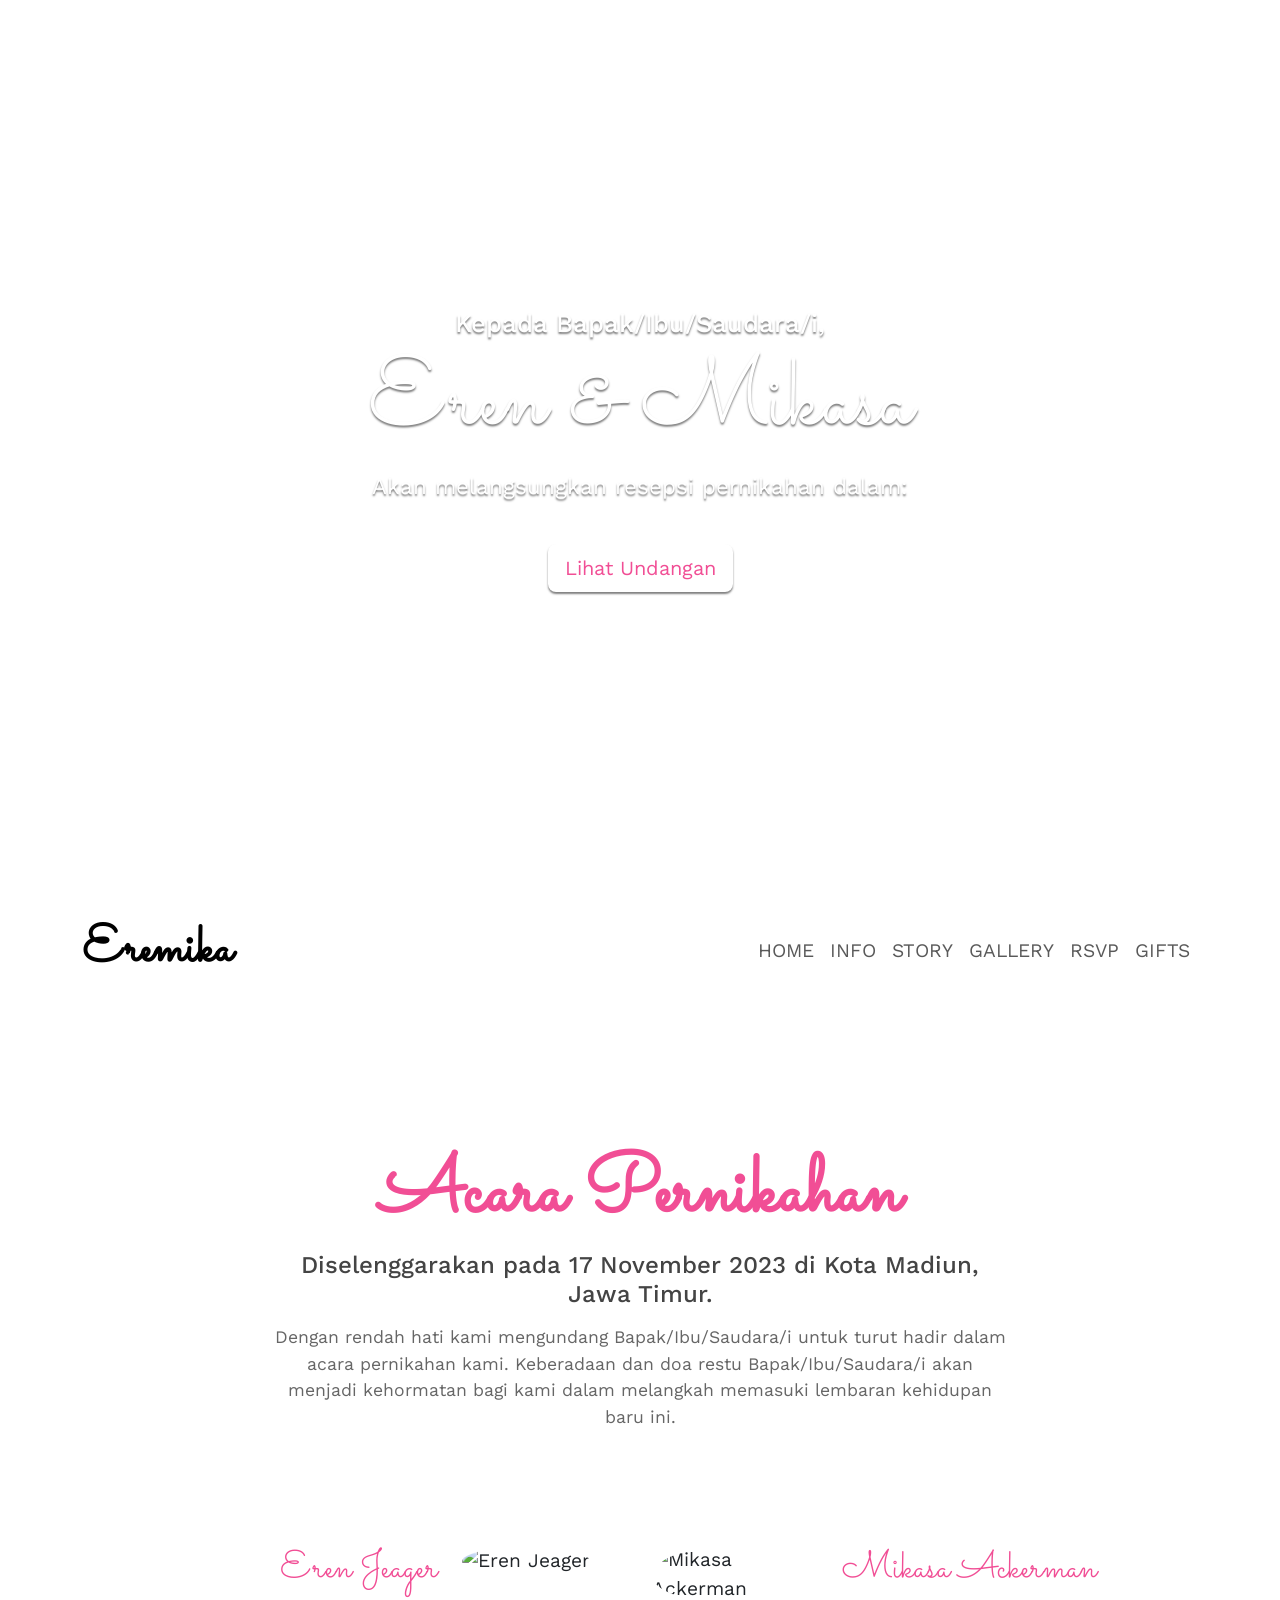
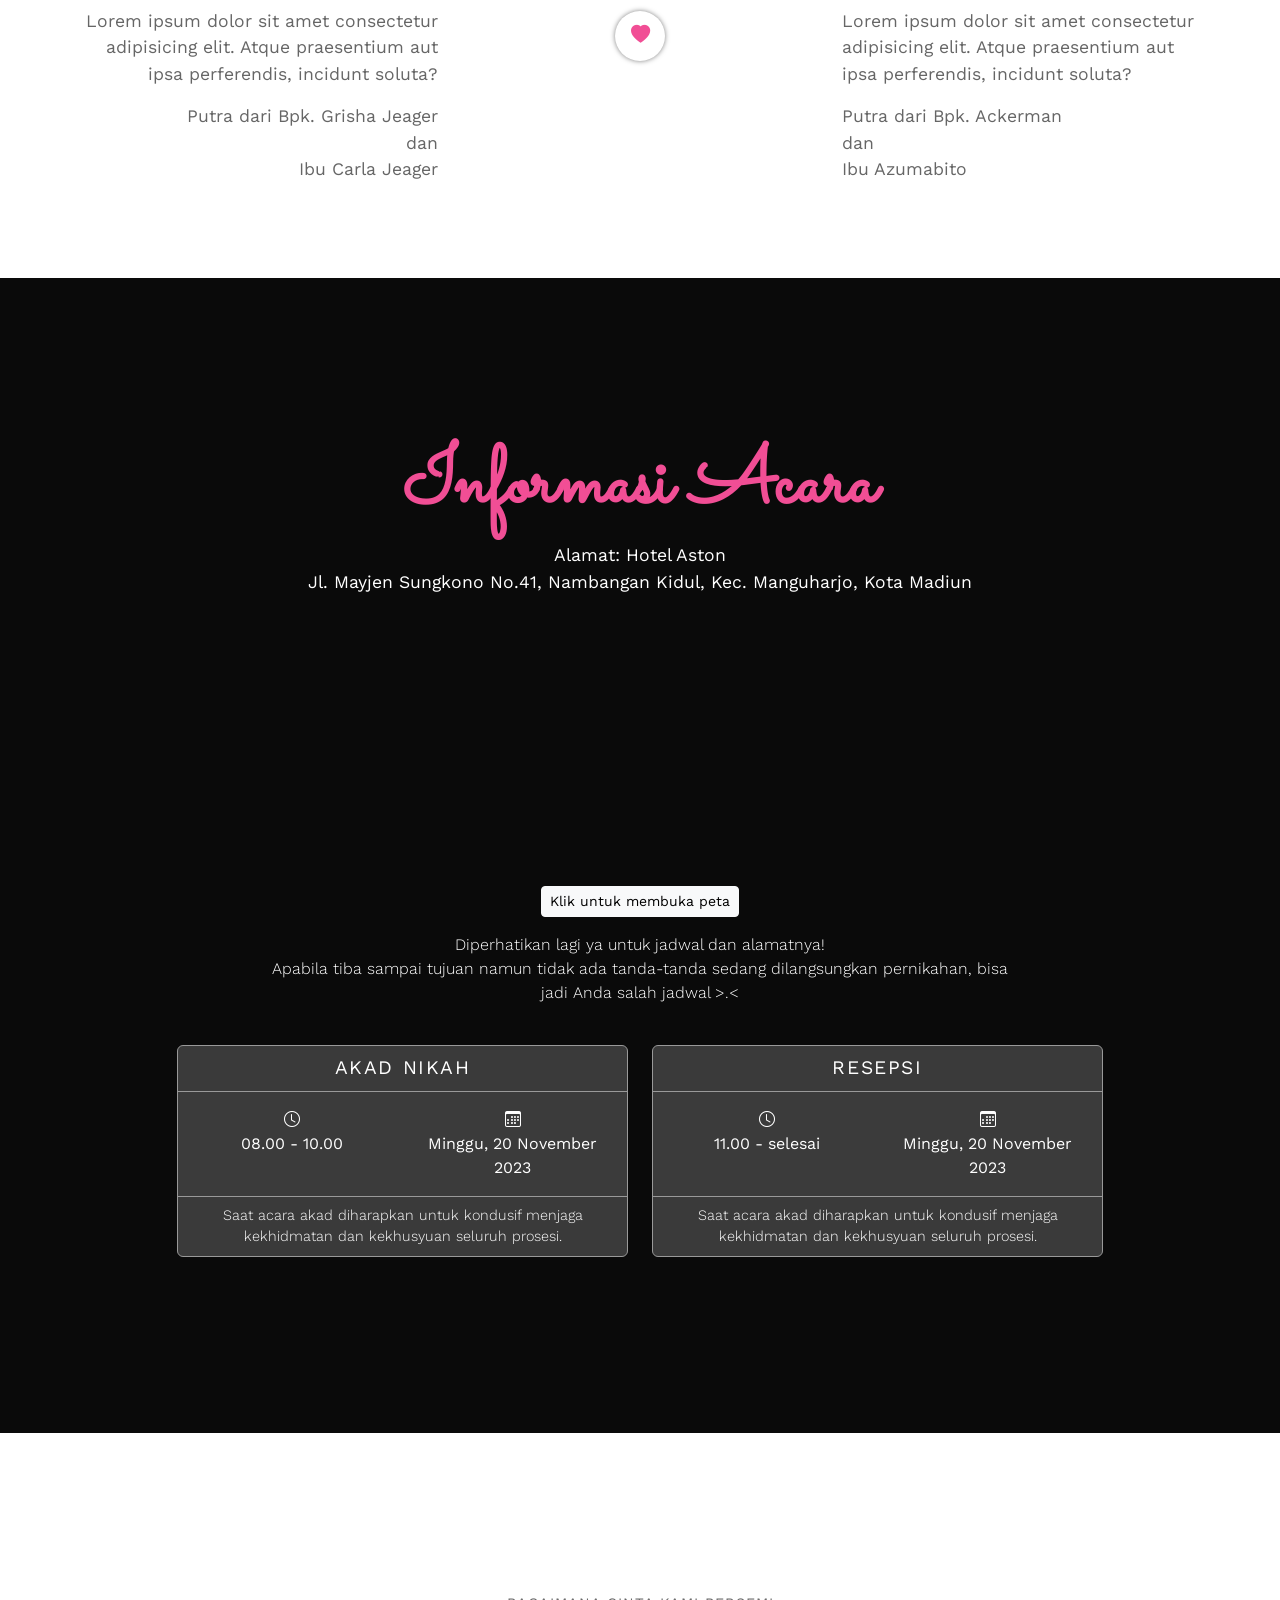
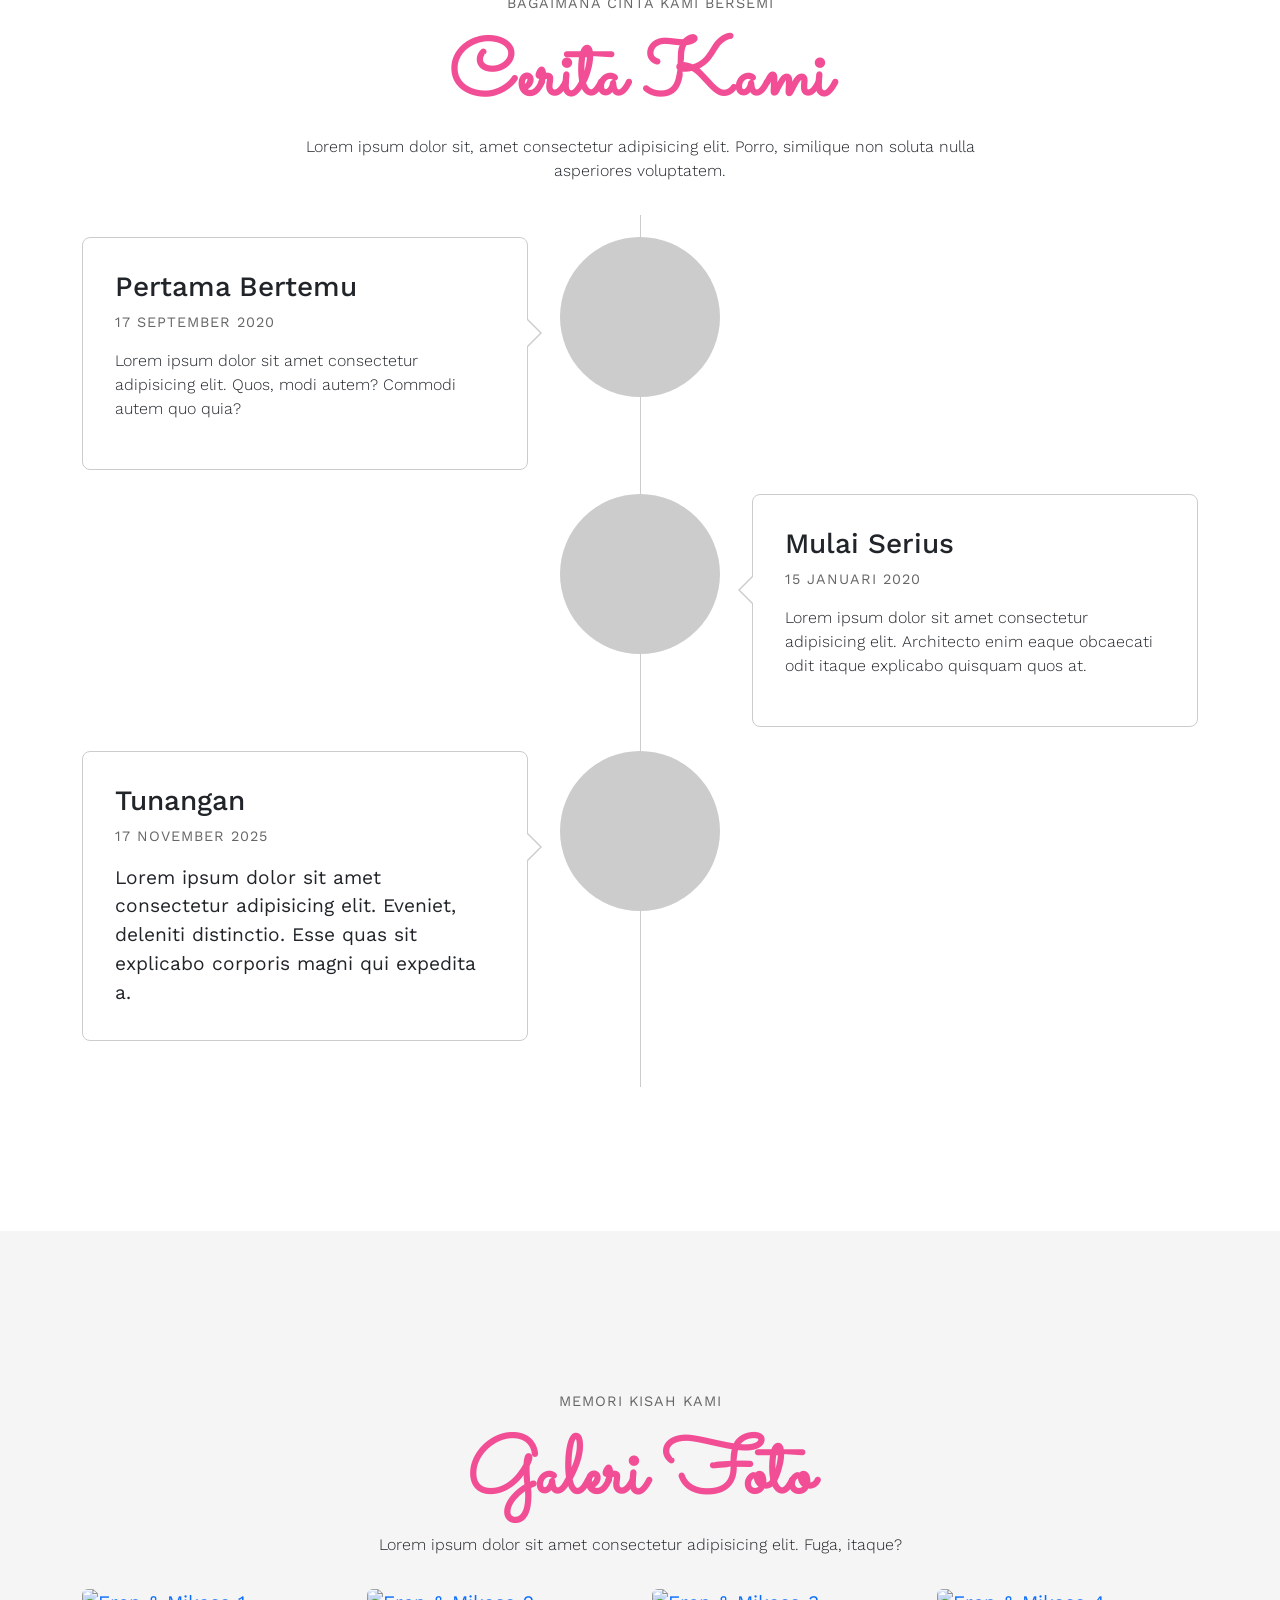
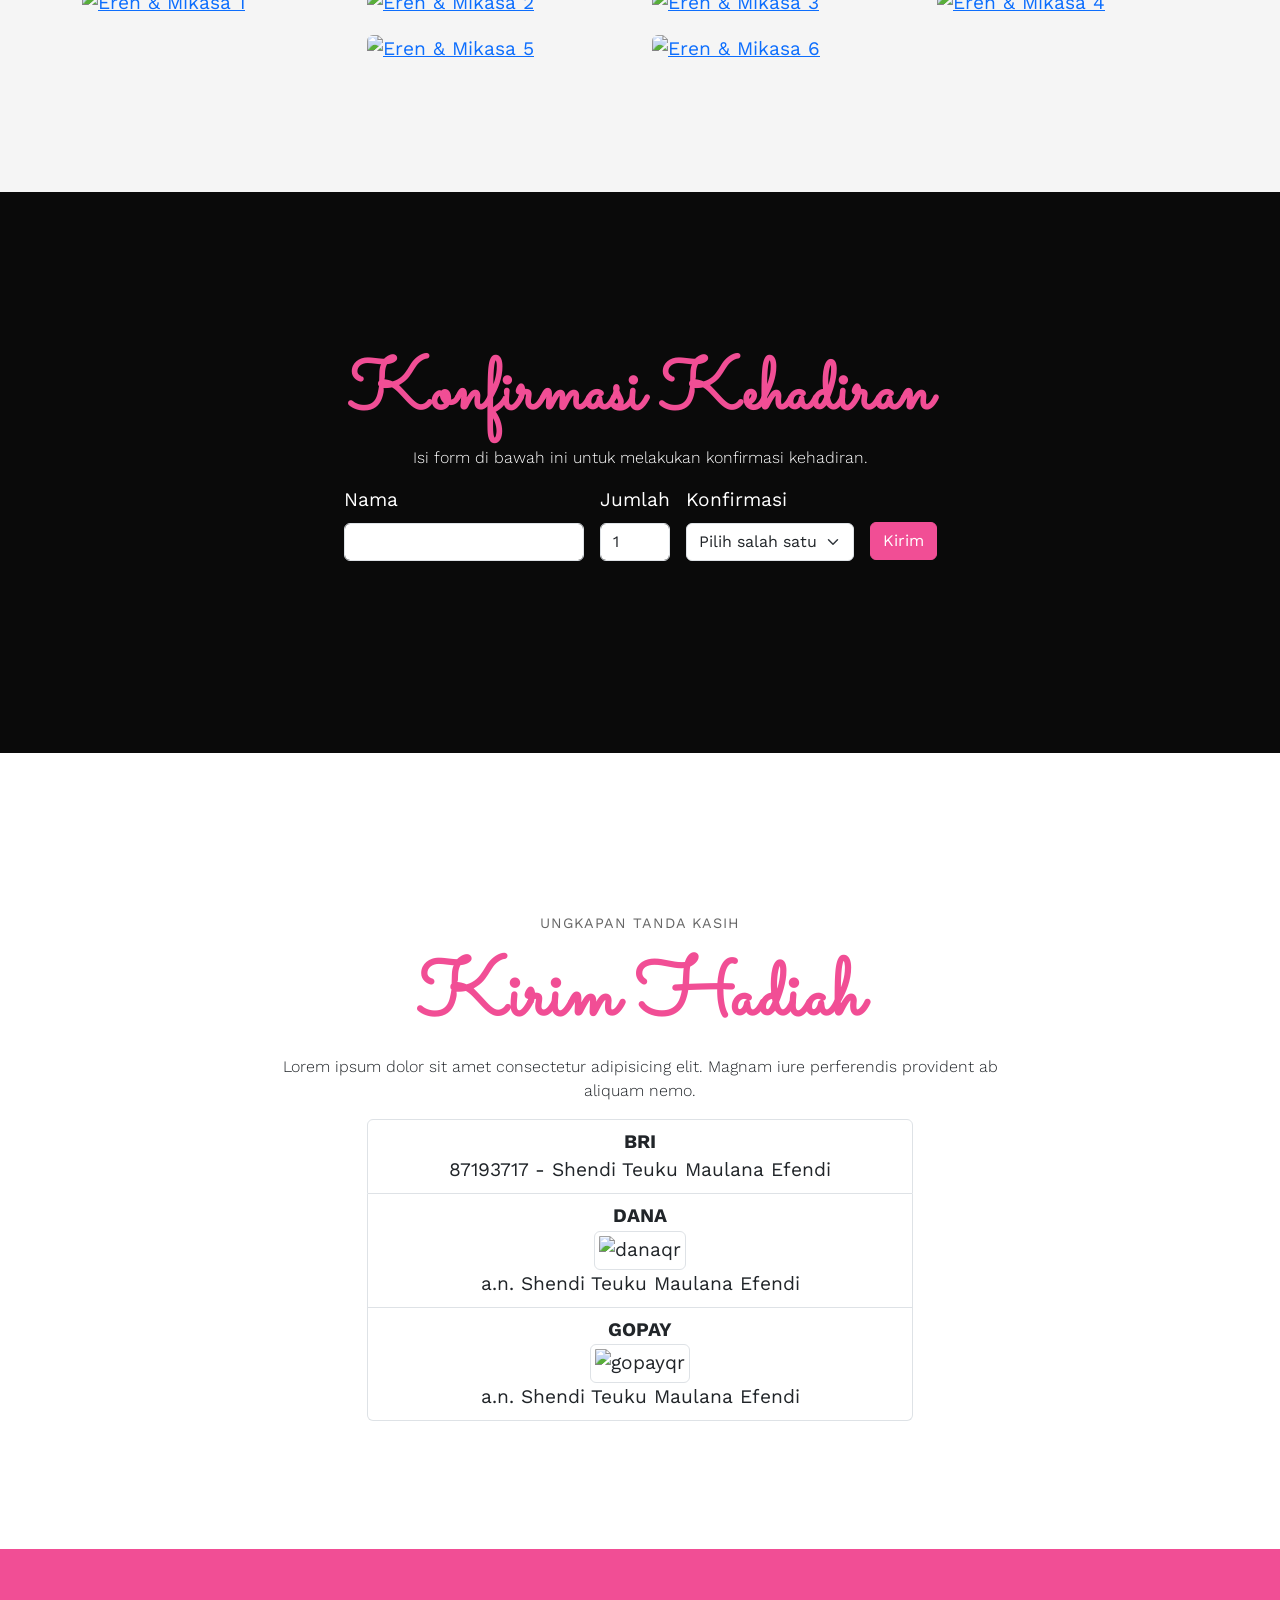
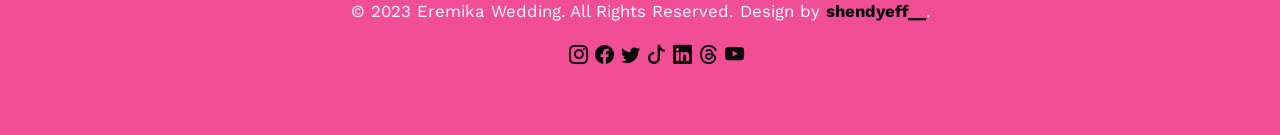
==== commit ef033975: "Benerin form discuss" ====
--- a/eremika-wedding/index.html
+++ b/eremika-wedding/index.html
@@ -102,9 +102,10 @@
               Diselenggarakan pada 17 November 2023 di Kota Madiun, Jawa Timur.
             </h3>
             <p>
-              Oleh karena itu, dengan segala hormat, kami bermaksud untuk
-              mengundang Bapak/Ibu, Saudara/i, untuk hadir pada acara pernikahan
-              kami.
+              Dengan rendah hati kami mengundang Bapak/Ibu/Saudara/i untuk turut
+              hadir dalam acara pernikahan kami. Keberadaan dan doa restu
+              Bapak/Ibu/Saudara/i akan menjadi kehormatan bagi kami dalam
+              melangkah memasuki lembaran kehidupan baru ini.
             </p>
           </div>
         </div>
@@ -488,12 +489,12 @@
               /**
                *  RECOMMENDED CONFIGURATION VARIABLES: EDIT AND UNCOMMENT THE SECTION BELOW TO INSERT DYNAMIC VALUES FROM YOUR PLATFORM OR CMS.
                *  LEARN WHY DEFINING THESE VARIABLES IS IMPORTANT: https://disqus.com/admin/universalcode/#configuration-variables    */
-              /*
+
               var disqus_config = function () {
-              this.page.url = PAGE_URL;  // Replace PAGE_URL with your page's canonical URL variable
-              this.page.identifier = PAGE_IDENTIFIER; // Replace PAGE_IDENTIFIER with your page's unique identifier variable
+                this.page.url = "https://shendyeff.github.io/"; // Replace PAGE_URL with your page's canonical URL variable
+                this.page.identifier = "https://shendyeff.github.io/"; // Replace PAGE_IDENTIFIER with your page's unique identifier variable
               };
-              */
+
               (function () {
                 // DON'T EDIT BELOW THIS LINE
                 var d = document,
--- a/eremika-wedding/style.css
+++ b/eremika-wedding/style.css
@@ -6,12 +6,12 @@
 
 body {
   font-size: 1.2rem;
-  font-family: 'Work Sans', sans-serif;
+  font-family: "Work Sans", sans-serif;
   min-height: 4000px;
 }
 
 .hero::before {
-  content: '';
+  content: "";
   position: absolute;
   top: 0;
   left: 0;
@@ -36,7 +36,7 @@
 }
 
 .hero h1 {
-  font-family: 'Sacramento', cursive;
+  font-family: "Sacramento", cursive;
   font-size: 6rem;
 }
 
@@ -70,7 +70,7 @@
 
 .mynavbar .navbar-brand,
 .mynavbar .offcanvas-title {
-  font-family: 'Sacramento', cursive;
+  font-family: "Sacramento", cursive;
   font-size: 3.2rem;
   font-weight: bold;
 }
@@ -95,7 +95,7 @@
 .rsvp h2,
 .gifts h2 {
   color: var(--pink);
-  font-family: 'Sacramento';
+  font-family: "Sacramento";
   font-size: 5rem;
   font-weight: bold;
 }
@@ -116,7 +116,7 @@
 }
 
 .home .couple h3 {
-  font-family: 'Sacramento';
+  font-family: "Sacramento";
   font-size: 2.4rem;
   color: var(--pink);
 }
@@ -215,7 +215,7 @@
 }
 
 .timeline::before {
-  content: '';
+  content: "";
   top: 0;
   bottom: 0;
   position: absolute;
@@ -231,7 +231,7 @@
 
 .timeline li::before,
 .timeline li::after {
-  content: '';
+  content: "";
   display: table;
 }
 
@@ -263,7 +263,7 @@
 }
 
 .timeline li .timeline-panel::before {
-  content: '';
+  content: "";
   display: inline-block;
   position: absolute;
   border-top: 15px solid transparent;
@@ -275,7 +275,7 @@
 }
 
 .timeline li .timeline-panel::after {
-  content: '';
+  content: "";
   position: absolute;
   display: inline-block;
   border-top: 14px solid transparent;
@@ -386,6 +386,7 @@
   }
 }
 
+/* Responsive */
 /* Media Query */
 /* Extra large */
 @media (max-width: 1200px) {
